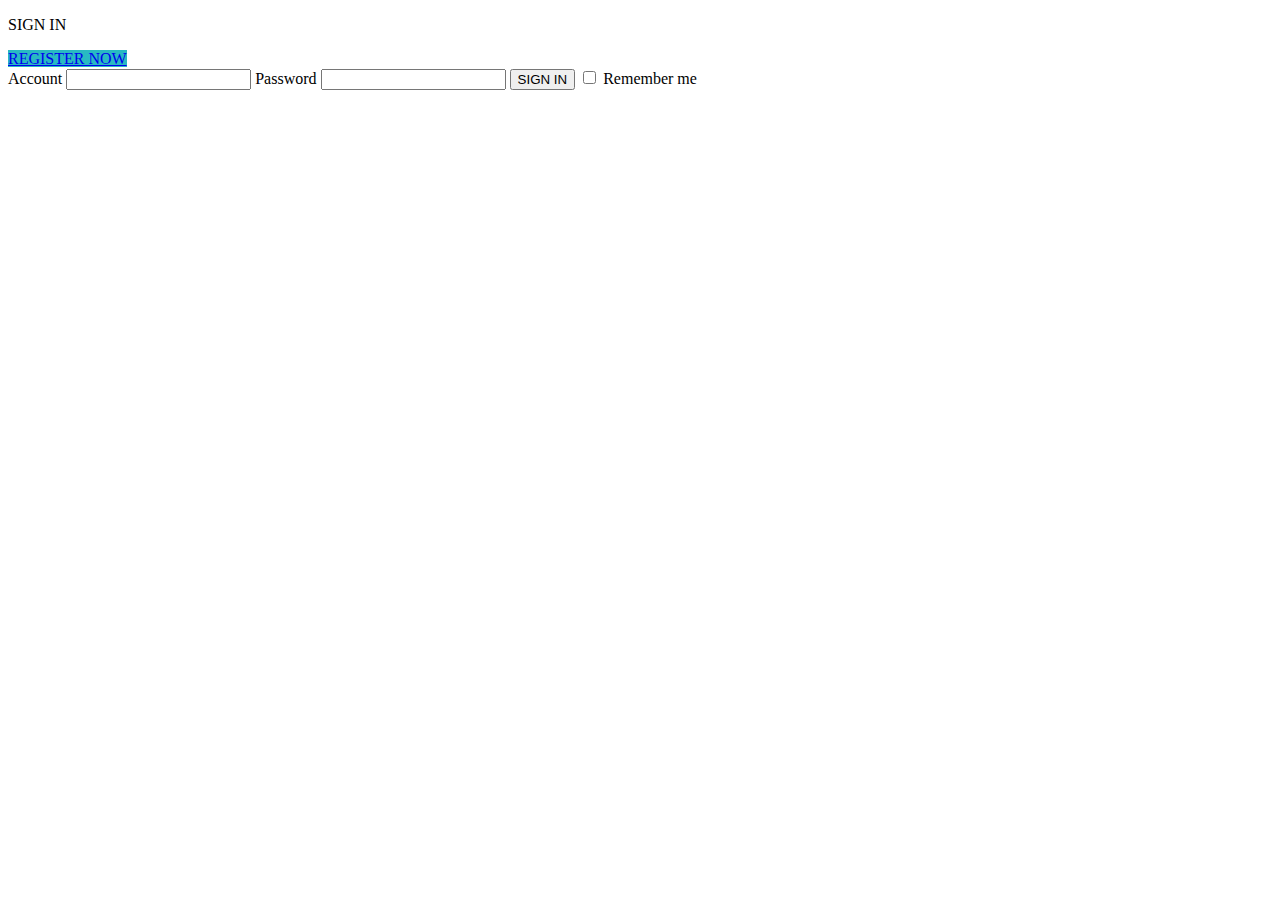
==== html/index.html @ 6586bea6 "html" ====
<!DOCTYPE html>
<html lang="zh-CN">
<head>
    <meta charset="UTF-8">
    <meta http-equiv="X-UA-Compatible" content="IE=edge">
    <meta name="viewport" content="width=device-width, initial-scale=1.0">
    <link rel="stylesheet" href="css/login.css">
    <title>Document</title>
</head>
<body>
    <div id="login" class="bg">
        <div>
            <div id="sign"><p class="bg">SIGN IN</p></div>
            <div id="register"><a href="register.html" class="bg" style="background-color: #29B9C2;">REGISTER NOW</a></div>
        </div>
        <form action="#" method="post" id="form" class="bg">
            <label for="account" id="a_label" class="bg">Account</label>
            <input type="text" id="account" required="required" maxlength="20">
            <label for="password" id="p_label" class="bg">Password</label>
            <input type="password" id="password" required="required" maxlength="20">
            <input type="submit" id="submit" value="SIGN IN">
            <input type="checkbox" id="checkbox">
            <label for="checkbox" id="remember" class="bg">Remember me</label>
        </form>
    </div>
</body>
</html>
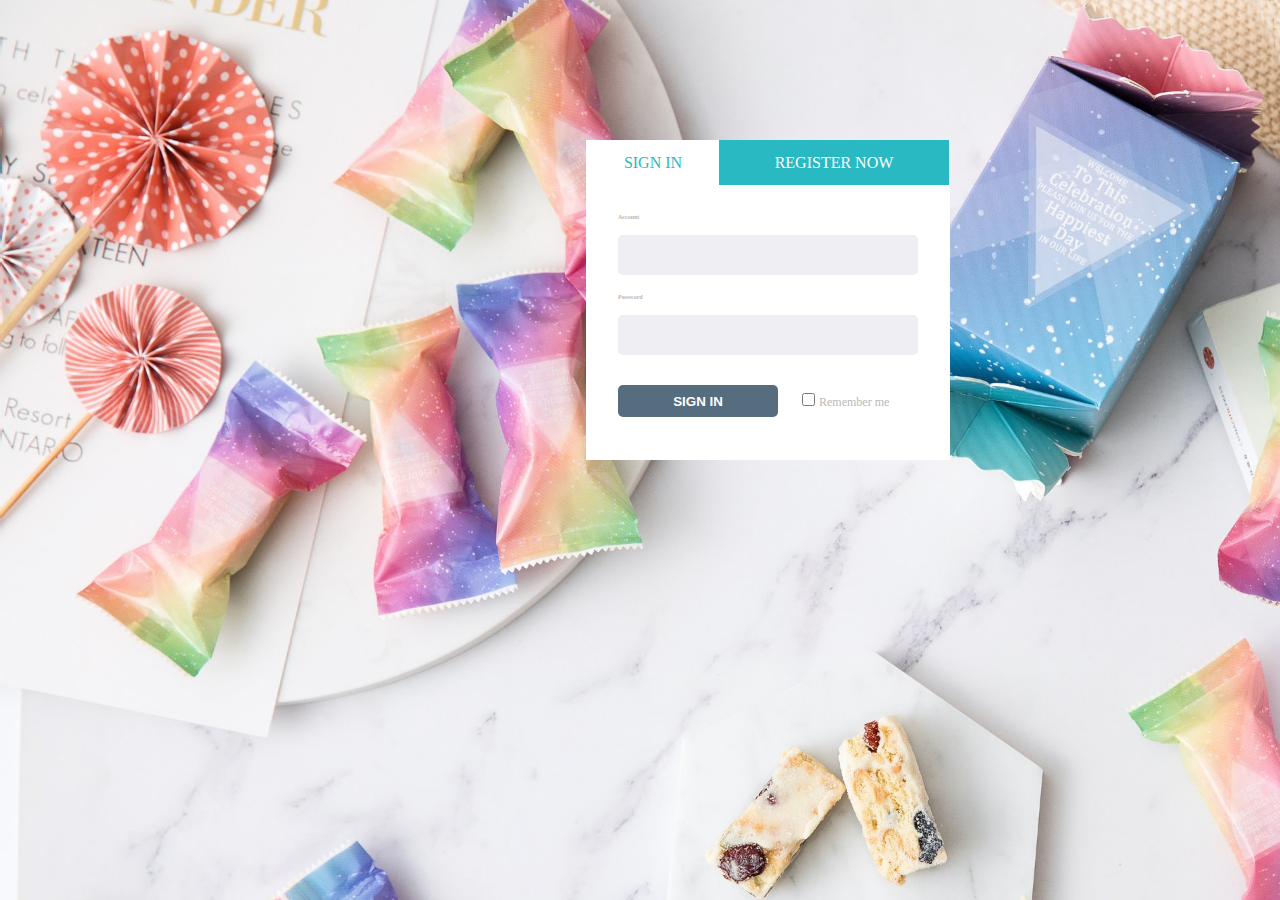
==== commit 8e34da84: "设置了自动居中" ====
--- a/html/index.html
+++ b/html/index.html
@@ -1,17 +1,22 @@
 <!DOCTYPE html>
 <html lang="zh-CN">
+
 <head>
     <meta charset="UTF-8">
     <meta http-equiv="X-UA-Compatible" content="IE=edge">
     <meta name="viewport" content="width=device-width, initial-scale=1.0">
-    <link rel="stylesheet" href="css/login.css">
+    <link rel="stylesheet" href="../css/login.css">
     <title>Document</title>
 </head>
+
 <body>
     <div id="login" class="bg">
         <div>
-            <div id="sign"><p class="bg">SIGN IN</p></div>
-            <div id="register"><a href="register.html" class="bg" style="background-color: #29B9C2;">REGISTER NOW</a></div>
+            <div id="sign">
+                <p class="bg">SIGN IN</p>
+            </div>
+            <div id="register"><a href="register.html" class="bg" style="background-color: #29B9C2;">REGISTER NOW</a>
+            </div>
         </div>
         <form action="#" method="post" id="form" class="bg">
             <label for="account" id="a_label" class="bg">Account</label>
--- a/css/login.css
+++ b/css/login.css
@@ -0,0 +1,146 @@
+* {
+    padding: 0;
+    margin: 0;
+    background-image: url(../img/login.png);    
+}
+
+body {
+    position: absolute;
+    margin-top: 140px;
+    margin-left: 586px; 
+    /* margin: 140px auto; */
+}
+
+a {
+    text-decoration: none;
+}
+
+.bg {
+    background-image: none;
+    background-color: #fff;
+}
+
+#login {
+    position: relative;
+    width: 364px;
+    height: 320px;
+    /* margin: 140px auto; */
+}
+
+#sign {
+    display: inline-block;
+    width: 134px;
+    height: 45px;
+}
+
+#sign p {
+    display: inline-block;
+    text-align: center;
+    line-height: 45px;
+    width: 134px;
+    height: 45px;
+    color: #29B9C2;
+}
+
+#register{
+    display: inline-block;
+    width: 225px;
+    height: 45px;
+}
+
+#register a {
+    display: inline-block;
+    text-align: center;
+    line-height: 45px;
+    width: 230px;
+    height: 45px;
+    margin-left: -5px;
+    color: #fff;
+}
+
+#a_label {
+    display: block;
+    margin-left: 32px;
+    padding-bottom: 10px;
+    height: 40px;
+    line-height: 65px;
+    font-size: 6px;
+    font-weight: 700;
+    color: #B8B8B8;
+}
+#account{
+    display: block;
+    margin-left: 32px;
+    width: 290px;
+    height: 37px;
+    font-size: 22px;
+    font-weight: 300;
+    letter-spacing: 4px;
+    padding-top: 3px;
+    padding-left: 10px;
+    background-color: #EFEEF3;
+    background-image: none;
+    border: none;
+    outline: none;
+    border-radius: 5px;
+}
+
+#account:focus {
+    outline: medium solid #29B9C2;
+}
+
+#p_label {
+    display: block;
+    margin-left: 32px;
+    padding-bottom: 10px;
+    height: 30px;
+    line-height: 45px;
+    font-size: 6px;
+    font-weight: 700;
+    color: #B8B8B8;
+}
+#password {
+    display: block;
+    margin-left: 32px;
+    width: 290px;
+    height: 40px;
+    font-size: 22px;
+    letter-spacing: 4px;
+    padding-left: 10px;
+    background-color: #EFEEF3;
+    background-image: none; 
+    border: 0px;
+    outline: none;
+    border-radius: 5px;
+}
+
+#password:focus {
+    outline: medium solid #29B9C2;
+}
+
+#submit {
+    display: inline-block;
+    height: 32px;
+    width: 160px;
+    margin-top: 30px;
+    margin-left: 32px;
+    color: #fff;
+    font-weight: 700;
+    background-color: #566D7F;
+    background-image: none;
+    border: 0px;
+    border-radius: 5px;
+}
+
+#submit:hover {
+    background-color: #29B9C2;
+}
+
+#checkbox {
+    margin-left: 20px;
+}
+
+#remember {
+    font-size: 12px;
+    color: #B8B8B8;
+}